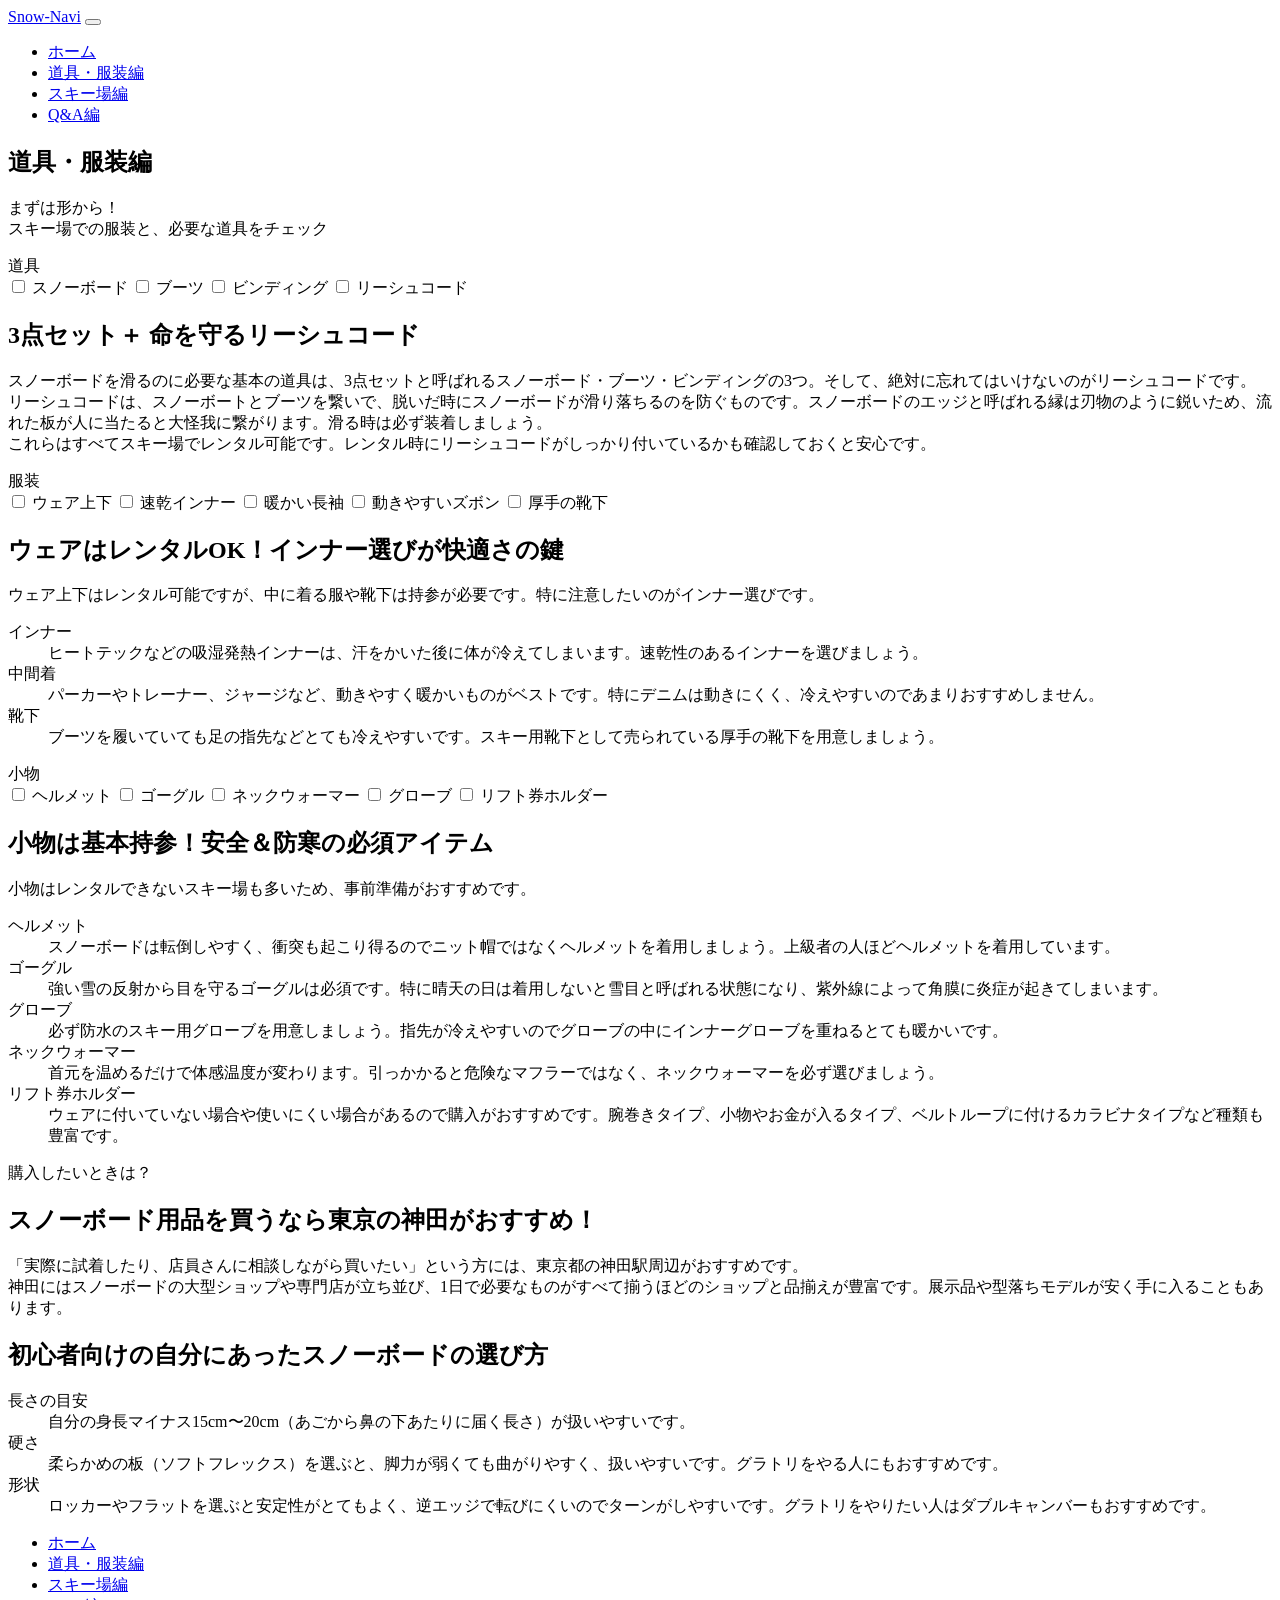
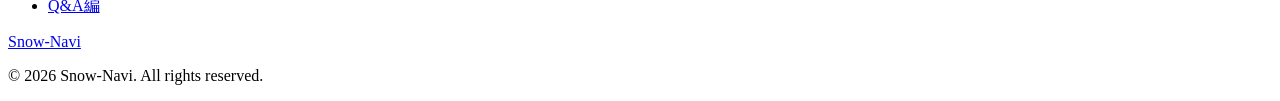
==== gear.html @ 31457dcc "Add files via upload" ====
<!DOCTYPE html>
<html lang="ja">

<head>
    <meta name="viewport" content="width=device-width, initial-scale=1.0" />
    <meta charset="utf-8" />
    <title>道具・服装編 | Snow-Navi</title>
    <link rel="icon" href="/favicon.ico" sizes="any" />
    <link rel="stylesheet" href="../css/reset.css">
    <link rel="stylesheet" href="../css/style.css">
</head>

<body>
    <!-- Header -->
    <header class="header">
        <a href="/index.html" class="header__logo">Snow-Navi</a>

        <button class="hamburger-menu" id="js-hamburger" aria-label="メニューを開く" aria-expanded="false">
            <span class="hamburger-menu__line"></span>
            <span class="hamburger-menu__line"></span>
            <span class="hamburger-menu__line"></span>
        </button>

        <nav class="sp-nav" id="js-sp-nav" aria-hidden="true">
            <ul class="sp-nav__list">
                <li class="sp-nav__item"><a href="/index.html" class="sp-nav__link">ホーム</a></li>
                <!-- gear に is-current -->
                <li class="sp-nav__item"><a href="./gear.html" class="sp-nav__link is-current">道具・服装編</a></li>
                <li class="sp-nav__item"><a href="./ski.html" class="sp-nav__link">スキー場編</a></li>
                <li class="sp-nav__item"><a href="./qa.html" class="sp-nav__link">Q&A編</a></li>
            </ul>
        </nav>
    </header>

    <div class="container">

        <!-- Main Content -->
        <main class="main-content">

            <!-- Page Title -->
            <section class="page-title">
                <h1 class="page-title__main">道具・服装編</h1>
                <p class="page-title__sub">まずは形から！<br>スキー場での服装と、必要な道具をチェック</p>
            </section>

            <!-- Category 01: 道具 -->
            <section class="gear-section">
                <div class="gear-section__badge">
                    <span class="gear-section__badge-bg"></span>
                    <span class="gear-section__badge-text">道具</span>
                </div>

                <div class="gear-section__content">
                    <div class="gear-checklist">
                        <label class="gear-checklist__item"><input type="checkbox"> スノーボード</label>
                        <label class="gear-checklist__item"><input type="checkbox"> ブーツ</label>
                        <label class="gear-checklist__item"><input type="checkbox"> ビンディング</label>
                        <label class="gear-checklist__item"><input type="checkbox"> リーシュコード</label>
                    </div>

                    <div class="gear-detail">
                        <h2 class="gear-detail__title">3点セット＋ 命を守るリーシュコード</h2>
                        <p class="gear-detail__text">
                            スノーボードを滑るのに必要な基本の道具は、3点セットと呼ばれるスノーボード・ブーツ・ビンディングの3つ。そして、絶対に忘れてはいけないのがリーシュコードです。<br>
                            リーシュコードは、スノーボートとブーツを繋いで、脱いだ時にスノーボードが滑り落ちるのを防ぐものです。スノーボードのエッジと呼ばれる縁は刃物のように鋭いため、流れた板が人に当たると大怪我に繋がります。滑る時は必ず装着しましょう。<br>
                            これらはすべてスキー場でレンタル可能です。レンタル時にリーシュコードがしっかり付いているかも確認しておくと安心です。
                        </p>
                    </div>
                </div>
            </section>

            <!-- Category 02: 服装 -->
            <section class="gear-section">
                <div class="gear-section__badge">
                    <span class="gear-section__badge-bg"></span>
                    <span class="gear-section__badge-text">服装</span>
                </div>

                <div class="gear-section__content">
                    <div class="gear-checklist">
                        <label class="gear-checklist__item"><input type="checkbox"> ウェア上下</label>
                        <label class="gear-checklist__item"><input type="checkbox"> 速乾インナー</label>
                        <label class="gear-checklist__item"><input type="checkbox"> 暖かい長袖</label>
                        <label class="gear-checklist__item"><input type="checkbox"> 動きやすいズボン</label>
                        <label class="gear-checklist__item"><input type="checkbox"> 厚手の靴下</label>
                    </div>

                    <div class="gear-detail">
                        <h2 class="gear-detail__title">ウェアはレンタルOK！インナー選びが快適さの鍵</h2>
                        <div class="gear-detail__text">
                            ウェア上下はレンタル可能ですが、中に着る服や靴下は持参が必要です。特に注意したいのがインナー選びです。<br>
                            <dl class="gear-detail__list">
                                <dt>インナー</dt>
                                <dd>ヒートテックなどの吸湿発熱インナーは、汗をかいた後に体が冷えてしまいます。速乾性のあるインナーを選びましょう。</dd>
                                <dt>中間着</dt>
                                <dd>パーカーやトレーナー、ジャージなど、動きやすく暖かいものがベストです。特にデニムは動きにくく、冷えやすいのであまりおすすめしません。</dd>
                                <dt>靴下</dt>
                                <dd>ブーツを履いていても足の指先などとても冷えやすいです。スキー用靴下として売られている厚手の靴下を用意しましょう。</dd>
                            </dl>
                        </div>
                    </div>
                </div>
            </section>

            <!-- Category 03: 小物 -->
            <section class="gear-section">
                <div class="gear-section__badge">
                    <span class="gear-section__badge-bg"></span>
                    <span class="gear-section__badge-text">小物</span>
                </div>

                <div class="gear-section__content">
                    <div class="gear-checklist">
                        <label class="gear-checklist__item"><input type="checkbox"> ヘルメット</label>
                        <label class="gear-checklist__item"><input type="checkbox"> ゴーグル</label>
                        <label class="gear-checklist__item"><input type="checkbox"> ネックウォーマー</label>
                        <label class="gear-checklist__item"><input type="checkbox"> グローブ</label>
                        <label class="gear-checklist__item"><input type="checkbox"> リフト券ホルダー</label>
                    </div>

                    <div class="gear-detail">
                        <h2 class="gear-detail__title">小物は基本持参！安全＆防寒の必須アイテム</h2>
                        <div class="gear-detail__text">
                            小物はレンタルできないスキー場も多いため、事前準備がおすすめです。<br>
                            <dl class="gear-detail__list">
                                <dt>ヘルメット</dt>
                                <dd>スノーボードは転倒しやすく、衝突も起こり得るのでニット帽ではなくヘルメットを着用しましょう。上級者の人ほどヘルメットを着用しています。</dd>
                                <dt>ゴーグル</dt>
                                <dd>強い雪の反射から目を守るゴーグルは必須です。特に晴天の日は着用しないと雪目と呼ばれる状態になり、紫外線によって角膜に炎症が起きてしまいます。</dd>
                                <dt>グローブ</dt>
                                <dd>必ず防水のスキー用グローブを用意しましょう。指先が冷えやすいのでグローブの中にインナーグローブを重ねるとても暖かいです。</dd>
                                <dt>ネックウォーマー</dt>
                                <dd>首元を温めるだけで体感温度が変わります。引っかかると危険なマフラーではなく、ネックウォーマーを必ず選びましょう。</dd>
                                <dt>リフト券ホルダー</dt>
                                <dd>ウェアに付いていない場合や使いにくい場合があるので購入がおすすめです。腕巻きタイプ、小物やお金が入るタイプ、ベルトループに付けるカラビナタイプなど種類も豊富です。
                                </dd>
                            </dl>
                        </div>
                    </div>
                </div>
            </section>

            <!-- Category 04: 購入ガイド -->
            <section class="gear-section gear-section--guide">
                <div class="gear-section__badge">
                    <span class="gear-section__badge-bg"></span>
                    <span class="gear-section__badge-text">購入したいときは？</span>
                </div>

                <div class="gear-detail_top">
                    <h2 class="gear-detail__title">スノーボード用品を買うなら東京の神田がおすすめ！</h2>
                    <p class="gear-detail__text">
                        「実際に試着したり、店員さんに相談しながら買いたい」という方には、東京都の神田駅周辺がおすすめです。<br>
                        神田にはスノーボードの大型ショップや専門店が立ち並び、1日で必要なものがすべて揃うほどのショップと品揃えが豊富です。展示品や型落ちモデルが安く手に入ることもあります。
                    </p>
                </div>

                <div class="gear-detail_down">
                    <h2 class="gear-detail__title">初心者向けの自分にあったスノーボードの選び方</h2>
                    <dl class="gear-detail__list">
                        <dt>長さの目安</dt>
                        <dd>自分の身長マイナス15cm〜20cm（あごから鼻の下あたりに届く長さ）が扱いやすいです。</dd>
                        <dt>硬さ</dt>
                        <dd>柔らかめの板（ソフトフレックス）を選ぶと、脚力が弱くても曲がりやすく、扱いやすいです。グラトリをやる人にもおすすめです。</dd>
                        <dt>形状</dt>
                        <dd>ロッカーやフラットを選ぶと安定性がとてもよく、逆エッジで転びにくいのでターンがしやすいです。グラトリをやりたい人はダブルキャンバーもおすすめです。</dd>
                    </dl>
                </div>
            </section>

        </main>



    </div>

    <!-- Footer -->
    <footer class="footer">
        <nav class="footer-nav">
            <ul class="footer-nav__list">
                <li class="footer-nav__item"><a href="/index.html" class="footer-nav__link">ホーム</a></li>
                <!-- gear に is-current -->
                <li class="footer-nav__item"><a href="./gear.html" class="footer-nav__link is-current">道具・服装編</a></li>
                <li class="footer-nav__item"><a href="./ski.html" class="footer-nav__link">スキー場編</a></li>
                <li class="footer-nav__item"><a href="./qa.html" class="footer-nav__link">Q&A編</a></li>
            </ul>
        </nav>
        <a href="/index.html" class="footer__logo">Snow-Navi</a>
        <p class="footer__copyright">&copy; 2026 Snow-Navi. All rights reserved.</p>
    </footer>
    <script src="../js/main.js" defer></script>
</body>

</html>
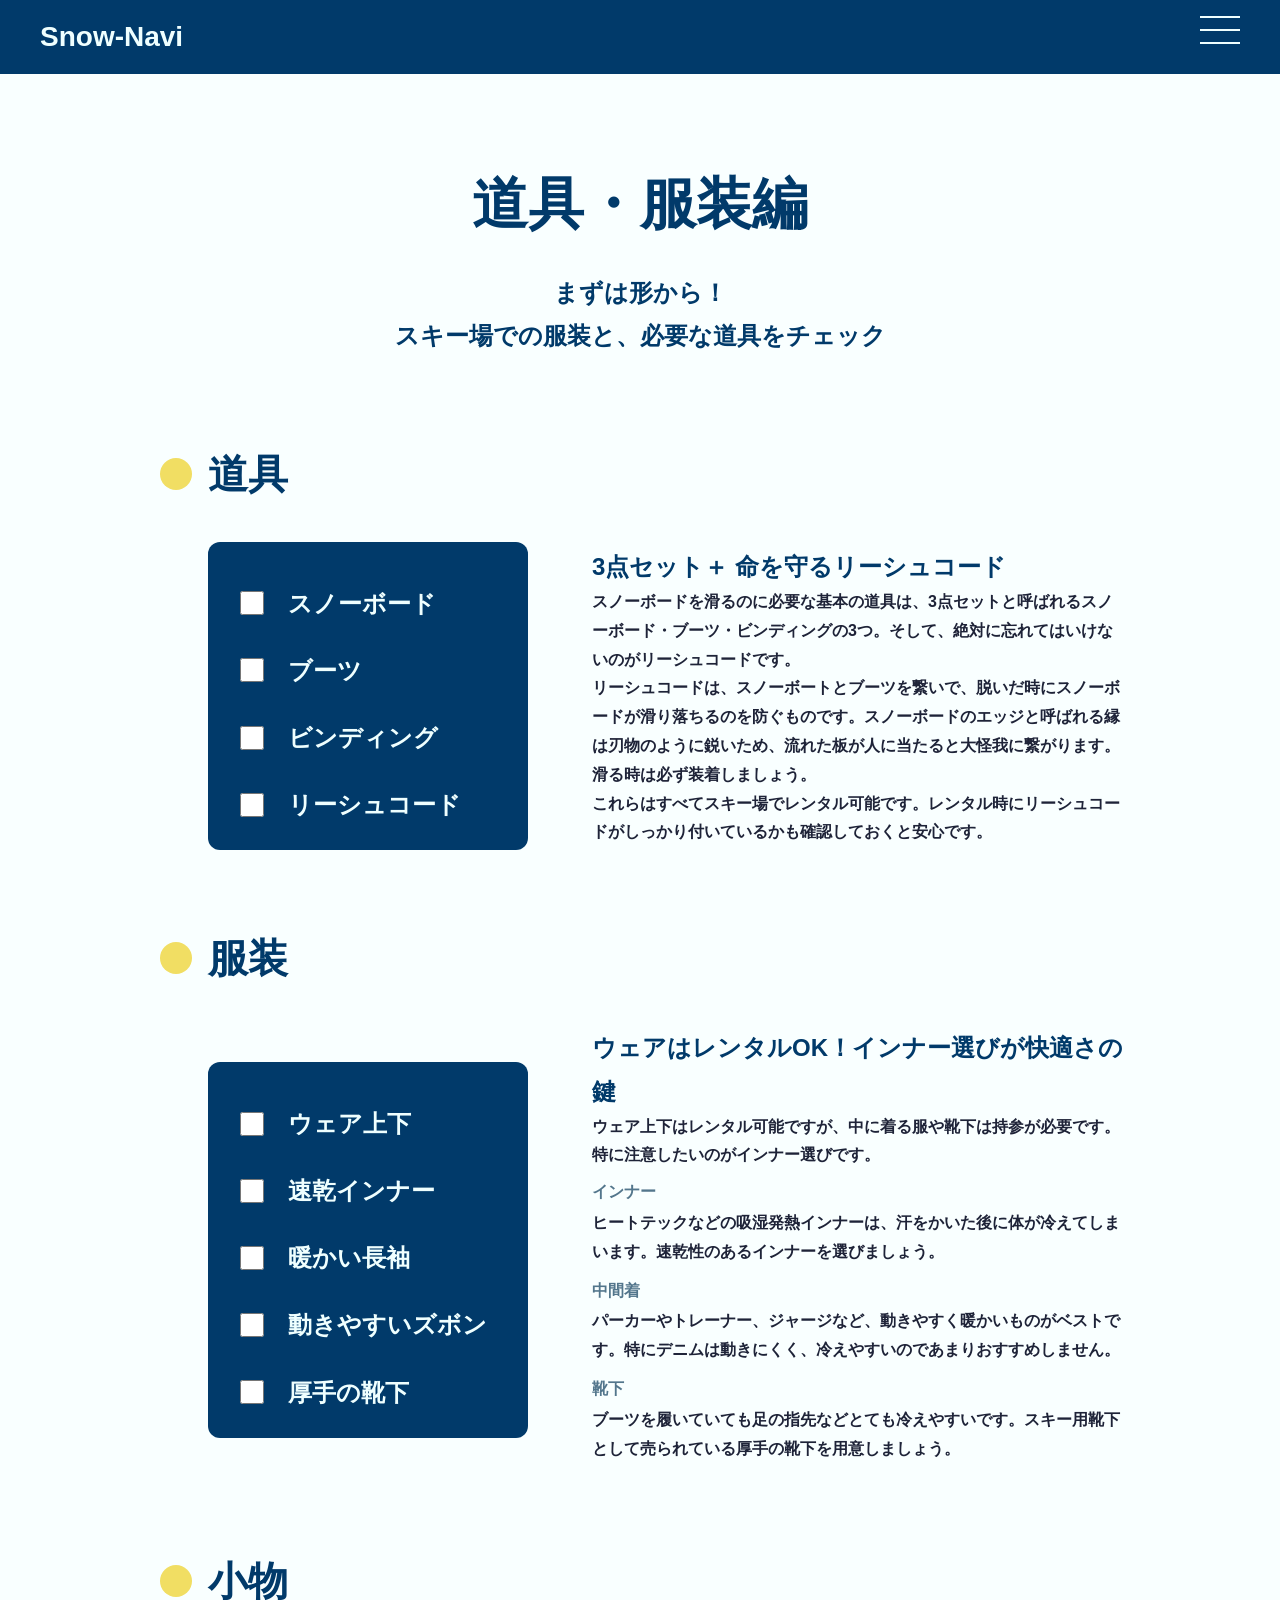
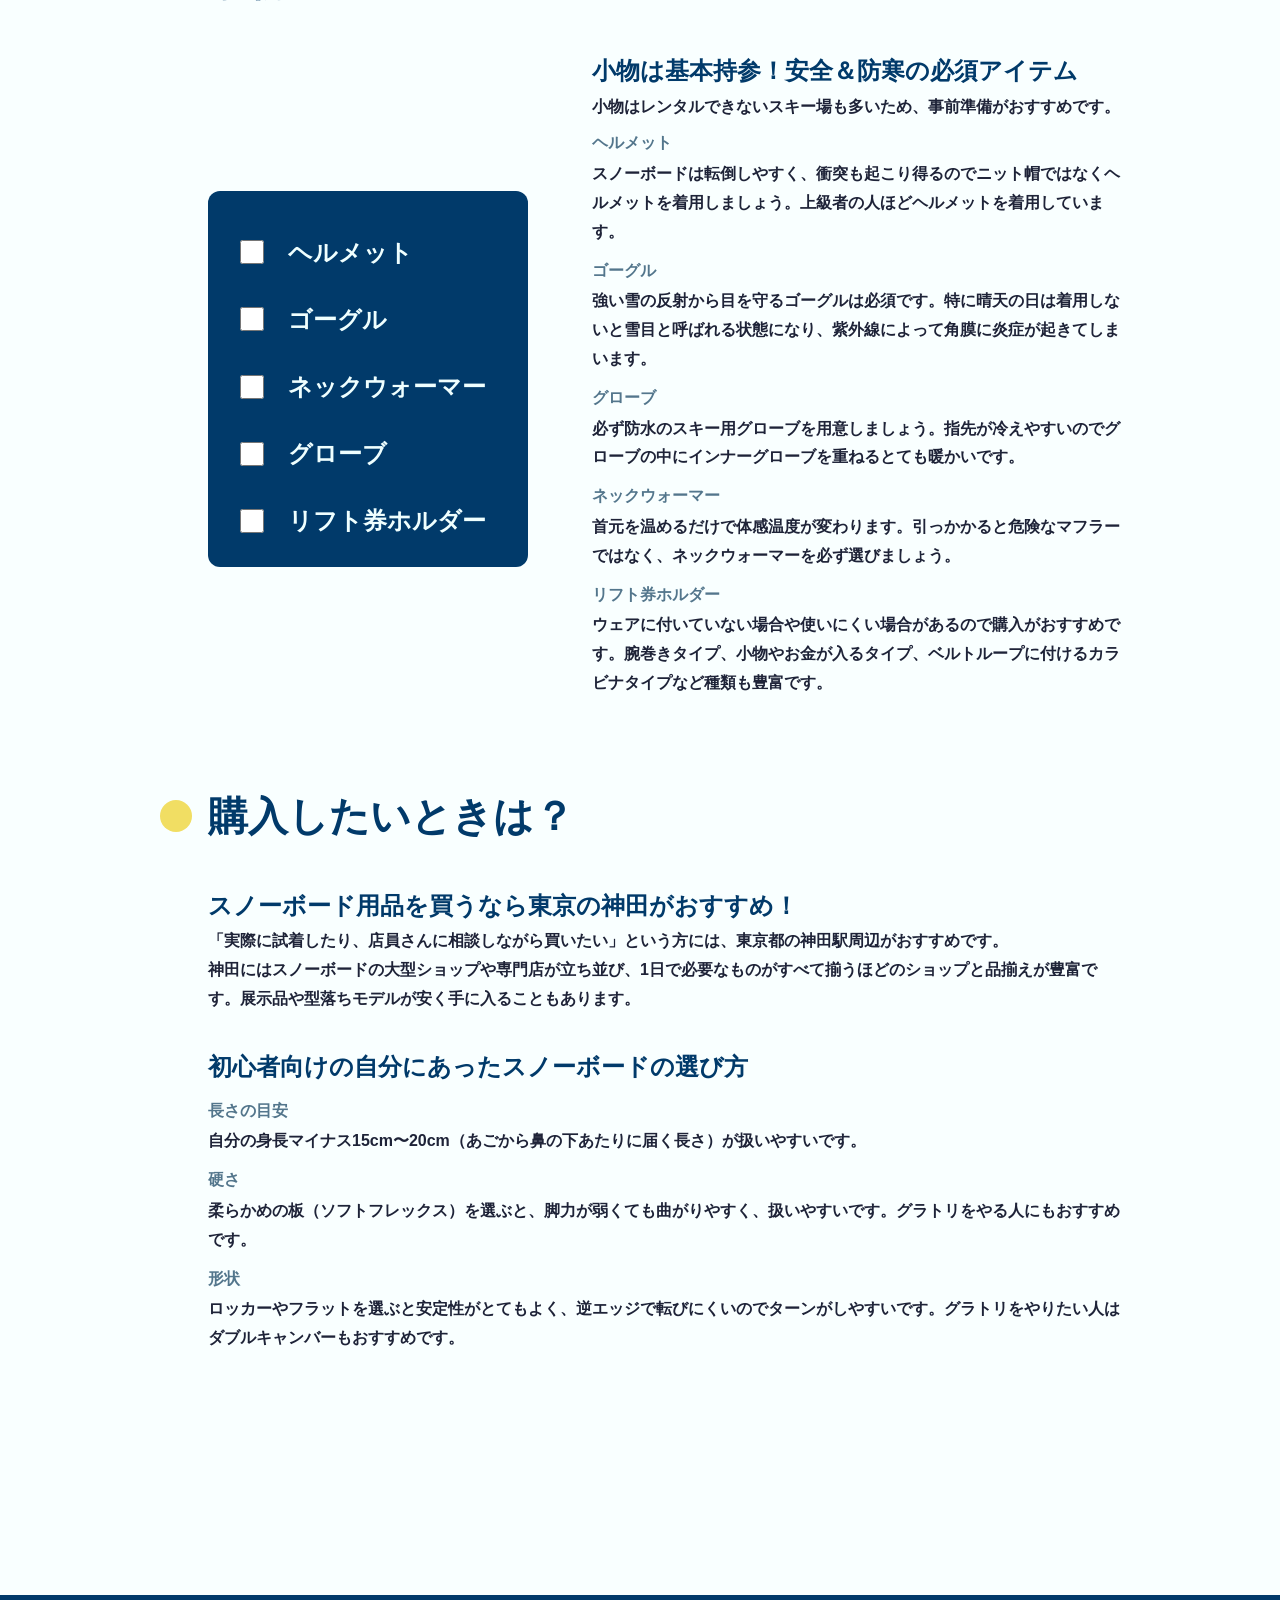
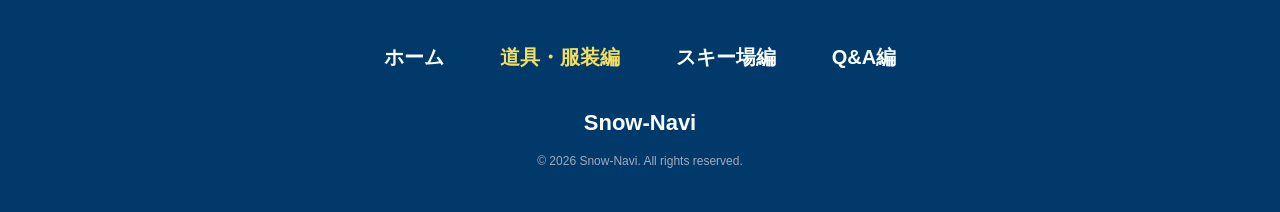
==== commit dc23633b: "Add files via upload" ====
--- a/gear.html
+++ b/gear.html
@@ -6,8 +6,8 @@
     <meta charset="utf-8" />
     <title>道具・服装編 | Snow-Navi</title>
     <link rel="icon" href="/favicon.ico" sizes="any" />
-    <link rel="stylesheet" href="../css/reset.css">
-    <link rel="stylesheet" href="../css/style.css">
+    <link rel="stylesheet" href="/reset.css">
+    <link rel="stylesheet" href="/style.css">
 </head>
 
 <body>
@@ -25,9 +25,9 @@
             <ul class="sp-nav__list">
                 <li class="sp-nav__item"><a href="/index.html" class="sp-nav__link">ホーム</a></li>
                 <!-- gear に is-current -->
-                <li class="sp-nav__item"><a href="./gear.html" class="sp-nav__link is-current">道具・服装編</a></li>
-                <li class="sp-nav__item"><a href="./ski.html" class="sp-nav__link">スキー場編</a></li>
-                <li class="sp-nav__item"><a href="./qa.html" class="sp-nav__link">Q&A編</a></li>
+                <li class="sp-nav__item"><a href="/gear.html" class="sp-nav__link is-current">道具・服装編</a></li>
+                <li class="sp-nav__item"><a href="/ski.html" class="sp-nav__link">スキー場編</a></li>
+                <li class="sp-nav__item"><a href="/qa.html" class="sp-nav__link">Q&A編</a></li>
             </ul>
         </nav>
     </header>
@@ -180,15 +180,15 @@
             <ul class="footer-nav__list">
                 <li class="footer-nav__item"><a href="/index.html" class="footer-nav__link">ホーム</a></li>
                 <!-- gear に is-current -->
-                <li class="footer-nav__item"><a href="./gear.html" class="footer-nav__link is-current">道具・服装編</a></li>
-                <li class="footer-nav__item"><a href="./ski.html" class="footer-nav__link">スキー場編</a></li>
-                <li class="footer-nav__item"><a href="./qa.html" class="footer-nav__link">Q&A編</a></li>
+                <li class="footer-nav__item"><a href="/gear.html" class="footer-nav__link is-current">道具・服装編</a></li>
+                <li class="footer-nav__item"><a href="/ski.html" class="footer-nav__link">スキー場編</a></li>
+                <li class="footer-nav__item"><a href="/qa.html" class="footer-nav__link">Q&A編</a></li>
             </ul>
         </nav>
         <a href="/index.html" class="footer__logo">Snow-Navi</a>
         <p class="footer__copyright">&copy; 2026 Snow-Navi. All rights reserved.</p>
     </footer>
-    <script src="../js/main.js" defer></script>
+    <script src="/js/main.js" defer></script>
 </body>
 
 </html>
--- a/style.css
+++ b/style.css
@@ -0,0 +1,1523 @@
+@charset "utf-8";
+
+/* ========================= 変数定義  カラー　=========================*/
+:root {
+    --base-color: #EFFFFF;
+    --main-color: #013A6A;
+    --accent-color: #F1DE63;
+    --black-color: #1E2338;
+    --white-color: #F9FFFF;
+    --shadow-color: #53768C;
+
+}
+
+/* ========================= 全体レイアウト  ============================= */
+*,
+*::before,
+*::after {
+    box-sizing: border-box;
+}
+
+html {
+    scroll-behavior: smooth;
+    width: 100%;
+    overflow-x: hidden;
+}
+
+body {
+    background-color: var(--white-color);
+    color: var(--black-color);
+    width: 100%;
+    margin: 0;
+    padding: 0;
+    position: relative;
+    font-family: "Noto Sans JP", sans-serif;
+    line-height: 1.8;
+    overflow-x: hidden;
+}
+
+.container {
+    max-width: 1200px;
+    width: calc(100% - 160px);
+    margin: 0 auto;
+    box-sizing: border-box;
+}
+
+/* ========================= ヘッダー & ドロワーナビ ============================== */
+.header {
+    position: relative;
+    top: 0;
+    display: flex;
+    width: 100%;
+    align-items: center;
+    justify-content: space-between;
+    padding: 12px 40px;
+    background-color: var(--main-color);
+    box-sizing: border-box;
+    z-index: 1000;
+}
+
+.header__logo {
+    font-size: 28px;
+    font-weight: bold;
+    color: var(--base-color);
+    text-decoration: none;
+    z-index: 1002;
+}
+
+.hamburger-menu {
+    position: fixed;
+    top: 16px;
+    right: 40px;
+    display: flex;
+    flex-direction: column;
+    justify-content: space-between;
+    width: 40px;
+    height: 28px;
+    background: transparent;
+    border: none;
+    cursor: pointer;
+    padding: 0;
+    z-index: 1010;
+}
+
+.hamburger-menu__line {
+    display: block;
+    width: 100%;
+    height: 2px;
+    background-color: var(--base-color);
+    transition: transform 0.3s ease, opacity 0.3s ease, background-color 0.3s ease;
+}
+
+/* スクロールしてヘッダーから外れたとき：--main-color（紺色）に変化 */
+.hamburger-menu.is-scrolled .hamburger-menu__line {
+    background-color: var(--main-color);
+}
+
+/* メニューが開いているとき（is-active）：スクロール状態に関わらず --base-color に戻す */
+.hamburger-menu.is-active .hamburger-menu__line {
+    background-color: var(--base-color) !important;
+}
+
+.hamburger-menu.is-active .hamburger-menu__line:nth-child(1) {
+    transform: translateY(13px) rotate(45deg);
+}
+
+.hamburger-menu.is-active .hamburger-menu__line:nth-child(2) {
+    opacity: 0;
+}
+
+.hamburger-menu.is-active .hamburger-menu__line:nth-child(3) {
+    transform: translateY(-13px) rotate(-45deg);
+}
+
+/* ドロワーナビ */
+.sp-nav {
+    position: fixed;
+    top: 0;
+    right: -100%;
+    width: 400px;
+    height: 100vh;
+    background-color: var(--main-color);
+    padding: 100px 80px 40px 80px;
+    box-sizing: border-box;
+    transition: right 0.3s ease;
+    z-index: 1005;
+}
+
+.sp-nav.is-open {
+    right: 0;
+}
+
+.sp-nav__list {
+    list-style: none;
+    padding: 0;
+    margin: 0;
+}
+
+.sp-nav__link {
+    position: relative;
+    display: inline-block;
+    padding: 12px 0;
+    color: var(--base-color);
+    text-decoration: none;
+    font-weight: bold;
+    font-size: 20px;
+    transition: color 0.3s ease;
+}
+
+.sp-nav__link::after {
+    content: '';
+    position: absolute;
+    bottom: 4px;
+    left: 0;
+    width: 0;
+    height: 3px;
+    background-color: var(--base-color);
+    transition: width 0.3s ease;
+    border-radius: 2px;
+}
+
+.sp-nav__link:hover::after {
+    width: 100%;
+}
+
+.sp-nav__link:hover {
+    color: var(--base-color);
+}
+
+.sp-nav__link.is-current {
+    color: var(--accent-color);
+}
+
+.sp-nav__link.is-current:hover {
+    color: var(--accent-color);
+}
+
+/* ======================= 共通パーツ（見出し・ボタン・カード）============================ */
+.main-content {
+    width: 100%;
+    max-width: 1440px;
+    margin: 0 auto;
+    padding: 40px 0;
+}
+
+/* ページタイトル */
+.page-title {
+    margin: 40px 0 80px 0;
+    display: flex;
+    flex-direction: column;
+    align-items: center;
+    text-align: center;
+}
+
+.page-title__main {
+    font-size: 56px;
+    font-weight: bold;
+    margin: 0 0 16px 0;
+    line-height: 1.8;
+    color: var(--main-color);
+}
+
+.page-title__sub {
+    font-size: 24px;
+    font-weight: bold;
+    margin: 0;
+    color: var(--main-color);
+}
+
+/* セクション構造 */
+.section {
+    width: calc(100% - 160px);
+    margin: 120px auto 0;
+    display: flex;
+    flex-direction: column;
+}
+
+.section__header {
+    display: flex;
+    align-items: center;
+    gap: 32px;
+}
+
+.section-number {
+    position: relative;
+    width: 80px;
+    height: 80px;
+    flex-shrink: 0;
+}
+
+.section-number__bg {
+    width: 80px;
+    height: 80px;
+    background-color: var(--accent-color);
+    border-radius: 50%;
+    position: absolute;
+    top: 0;
+    left: 0;
+}
+
+.section-number__text {
+    position: absolute;
+    top: 50%;
+    left: 50%;
+    transform: translate(-50%, -50%);
+    font-weight: bold;
+    color: var(--main-color);
+    font-size: 40px;
+    line-height: 1;
+}
+
+.section__title {
+    font-size: 40px;
+    font-weight: bold;
+    color: var(--main-color);
+    margin: 0;
+}
+
+.section__description {
+    margin-top: 8px;
+    margin-left: 112px;
+    font-size: 24px;
+    line-height: 1.8;
+    font-weight: bold;
+    color: var(--main-color);
+}
+
+/* 共通ボタンリンク */
+.btn-link {
+    display: inline-flex;
+    align-items: center;
+    justify-content: center;
+    margin: 80px auto 0;
+    padding: 4px 32px;
+    background-color: var(--base-color);
+    border: 2px solid var(--main-color);
+    border-radius: 12px;
+    text-decoration: none;
+    transition: all 0.3s ease;
+}
+
+.btn-link__text {
+    font-size: 24px;
+    font-weight: bold;
+    color: var(--main-color);
+    transition: color 0.3s ease;
+}
+
+.btn-link::after {
+    content: "";
+    display: inline-block;
+    width: 12px;
+    height: 12px;
+    border-top: 3px solid var(--main-color);
+    border-right: 3px solid var(--main-color);
+    transform: rotate(45deg);
+    margin-left: 16px;
+    transition: border-color 0.3s ease;
+}
+
+
+.btn-link:hover {
+    background-color: var(--main-color);
+}
+
+.btn-link:hover .btn-link__text {
+    color: var(--base-color);
+}
+
+.btn-link:hover::after {
+    border-color: var(--base-color);
+}
+
+/* ===================　ホーム =========================== */
+.top {
+    width: 100%;
+}
+
+.top__catchphrase {
+    position: relative;
+    width: 100%;
+    aspect-ratio: 2 / 1;
+    overflow: hidden;
+}
+
+.top__bg-image {
+    position: absolute;
+    top: 0;
+    left: 0;
+    width: 100%;
+    height: 100%;
+    object-fit: cover;
+    z-index: 1;
+}
+
+.top__title {
+    position: absolute;
+    top: 50%;
+    left: 10%;
+    transform: translateY(-50%);
+    font-size: 56px;
+    line-height: 1.8;
+    font-weight: bold;
+    color: var(--main-color);
+    text-shadow: 0 2px 8px rgba(0, 0, 0, 0.4);
+    margin: 0;
+    z-index: 2;
+}
+
+/* 吹き出し */
+.top__balloons {
+    display: flex;
+    flex-direction: column;
+    gap: 0px;
+    width: calc(100% - 160px);
+    margin: 80px auto 0;
+    padding: 0 80px;
+}
+
+.speech-balloon {
+    position: relative;
+    display: block;
+    padding: 20px 32px;
+    background-color: var(--main-color);
+    border-radius: 20px;
+    width: fit-content;
+    max-width: 80%;
+}
+
+.speech-balloon__text {
+    margin: 0;
+    font-size: 20px;
+    line-height: 1.6;
+    font-weight: bold;
+    color: var(--base-color);
+    word-break: break-word;
+}
+
+.speech-balloon::after {
+    content: "";
+    position: absolute;
+    bottom: -10px;
+    border: 20px solid transparent;
+}
+
+.speech-balloon--left {
+    align-self: flex-start;
+}
+
+.speech-balloon--left::after {
+    left: -16px;
+    border-right-color: var(--main-color);
+    transform: rotate(-135deg);
+}
+
+.speech-balloon--right {
+    align-self: flex-end;
+}
+
+.speech-balloon--right::after {
+    right: -16px;
+    border-left-color: var(--main-color);
+    transform: rotate(135deg);
+}
+
+.top__balloons .speech-balloon:nth-child(1) {
+    align-self: flex-start;
+    margin-left: 14%;
+}
+
+.top__balloons .speech-balloon:nth-child(2) {
+    margin-right: 10%;
+    margin-top: 64px;
+}
+
+.top__balloons .speech-balloon:nth-child(3) {
+    align-self: flex-start;
+    margin-left: 10%;
+    margin-top: 24px;
+}
+
+/* リード文 */
+.top__lead {
+    display: flex;
+    flex-direction: column;
+    align-items: center;
+    gap: 16px;
+    width: calc(100% - 160px);
+    margin: 80px auto;
+    text-align: center;
+}
+
+.top__lead-main {
+    font-weight: bold;
+    color: var(--main-color);
+    font-size: 48px;
+    line-height: 1.8;
+    margin: 0;
+    word-break: keep-all;
+    overflow-wrap: break-word;
+}
+
+.top__lead-sub {
+    font-weight: bold;
+    color: var(--main-color);
+    font-size: 32px;
+    line-height: 1.8;
+    margin: 0;
+}
+
+.br-550 {
+    display: none;
+}
+
+/* ---------------------------------セクション01: 道具・服装（トップページ用） --------------------------------- */
+.top-gear-categories {
+    display: flex;
+    justify-content: center;
+    gap: 32px;
+    margin: 80px 0 0 0;
+    flex-wrap: wrap;
+    /* レスポンシブ対応：画面幅に合わせて折り返し */
+}
+
+/* カード本体 */
+.top-gear-card {
+    position: relative;
+    flex: 1 1 320px;
+    max-width: 360px;
+    background-color: var(--main-color);
+    border-radius: 12px;
+    box-sizing: border-box;
+    padding-top: 40px;
+    display: flex;
+    flex-direction: column;
+}
+
+/* カード小見出し */
+.top-gear-card__title {
+    display: flex;
+    align-items: center;
+    justify-content: center;
+    padding: 2px 24px;
+    position: absolute;
+    top: -40px;
+    left: 50%;
+    transform: translateX(-50%);
+    background-color: var(--base-color);
+    border-radius: 12px;
+    font-size: 32px;
+    font-weight: bold;
+    color: var(--main-color);
+    white-space: nowrap;
+}
+
+/* リスト全体の枠組み（共通設定） */
+.top-gear-card__list {
+    display: flex;
+    flex-direction: column;
+    gap: 16px;
+    padding: 0;
+    list-style: none;
+}
+
+/* 1番目のカード（道具）のマージン */
+.top-gear-card:nth-child(1) .top-gear-card__list {
+    margin: 16px 64px 91px 40px;
+}
+
+/* 2番目（服装）・3番目（小物）のカードのマージン */
+.top-gear-card:nth-child(2) .top-gear-card__list,
+.top-gear-card:nth-child(3) .top-gear-card__list {
+    margin: 16px 40px 40px 40px;
+}
+
+/* ---リスト内部・チェックボックス--- */
+.top-gear-card__list-item {
+    margin: 0;
+    padding: 0;
+}
+
+/* 1行分のチェックボックス＋ラベルエリア */
+.top-gear-card__item {
+    display: flex;
+    align-items: center;
+    gap: 24px;
+    /* チェックボックスとテキストの間隔 */
+    font-size: 24px;
+    font-weight: bold;
+    color: var(--base-color);
+    cursor: pointer;
+}
+
+/* チェックボックス本体の設定 */
+.top-gear-card__item input[type="checkbox"] {
+    width: 24px;
+    height: 24px;
+    margin: 0;
+    cursor: pointer;
+    flex-shrink: 0;
+    /* テキスト長で枠が潰れるのを防止 */
+}
+
+
+/* ------------------------------セクション02: スキー場（トップページ用） ------------------------------ */
+.top-resort-list {
+    display: flex;
+    flex-direction: column;
+    align-items: center;
+    /* カードを中央寄せ */
+    gap: 40px;
+    margin-top: 40px;
+    width: 100%;
+}
+
+.top-resort-card {
+    display: flex;
+    flex-direction: column;
+    gap: 32px;
+    padding: 40px 56px;
+    background-color: var(--base-color);
+    /* 背景色ボックス */
+    border-radius: 12px;
+    box-sizing: border-box;
+    width: 85%;
+    /* 親要素に合わせて可変 */
+}
+
+.top-resort-card__title {
+    font-size: 32px;
+    font-weight: bold;
+    color: var(--main-color);
+    margin: 0;
+}
+
+/* スキー場名の下に入る「文章＋画像」の横並びコンテナ */
+.top-resort-card__body {
+    display: flex;
+    align-items: center;
+    justify-content: space-between;
+    gap: 40px;
+    width: 100%;
+}
+
+.top-resort-card__info {
+    display: flex;
+    flex-direction: column;
+    gap: 24px;
+    flex: 1;
+    min-width: 0;
+    margin: 0;
+}
+
+.top-resort-card__info-group {
+    display: flex;
+    flex-direction: column;
+    gap: 4px;
+    font-size: 20px;
+    font-weight: bold;
+    color: var(--black-color);
+}
+
+.top-resort-card__info-group dt {
+    font-size: 18px;
+    color: var(--shadow-color);
+    margin: 0;
+}
+
+.top-resort-card__info-group dd {
+    font-size: 20px;
+    margin: 0;
+    word-break: break-word;
+}
+
+/* 画像エリア（可変対応） */
+.top-resort-card__image-wrapper {
+    width: 45%;
+    max-width: 480px;
+    aspect-ratio: 1.6;
+    background-color: #fff;
+    /* カード背景と同化しないよう白背景に調整 */
+    border-radius: 10px;
+    overflow: hidden;
+    flex-shrink: 0;
+}
+
+.top-resort-card__image {
+    width: 100%;
+    height: 100%;
+    object-fit: cover;
+}
+
+
+
+/* =======================　道具・服装編 ========================== */
+.gear-categories {
+    display: flex;
+    justify-content: center;
+    gap: 32px;
+    margin: 80px 0 0 0;
+    flex-wrap: wrap;
+}
+
+.gear-card {
+    position: relative;
+    flex: 1 1 320px;
+    max-width: 360px;
+    background-color: var(--main-color);
+    border-radius: 12px;
+    padding-top: 40px;
+    display: flex;
+    flex-direction: column;
+}
+
+.gear-card__title {
+    display: flex;
+    align-items: center;
+    justify-content: center;
+    padding: 2px 24px;
+    position: absolute;
+    top: -40px;
+    left: 50%;
+    transform: translateX(-50%);
+    background-color: var(--main-color);
+    /* border: 2px solid var(--main-color); */
+    border-radius: 12px;
+    font-size: 32px;
+    font-weight: bold;
+    color: var(--base-color);
+    white-space: nowrap;
+}
+
+.gear-card__list {
+    display: flex;
+    flex-direction: column;
+    gap: 16px;
+    padding: 0;
+    list-style: none;
+}
+
+.gear-card:nth-child(1) .gear-card__list {
+    margin: 16px 64px 91px 40px;
+}
+
+.gear-card:nth-child(2) .gear-card__list,
+.gear-card:nth-child(3) .gear-card__list {
+    margin: 16px 40px 40px 40px;
+}
+
+.gear-card__item {
+    display: flex;
+    align-items: center;
+    gap: 24px;
+    font-size: 24px;
+    font-weight: bold;
+    color: var(--base-color);
+    cursor: pointer;
+}
+
+.gear-card__item input[type="checkbox"] {
+    width: 24px;
+    height: 24px;
+    margin: 0;
+    cursor: pointer;
+    flex-shrink: 0;
+    accent-color: var(--accent-color);
+}
+
+.gear-section {
+    display: flex;
+    flex-direction: column;
+    gap: 32px;
+    margin-bottom: 72px;
+    width: calc(100% - 160px);
+    margin-left: auto;
+    margin-right: auto;
+}
+
+.gear-section__badge {
+    display: flex;
+    align-items: center;
+    gap: 16px;
+}
+
+.gear-section__badge-bg {
+    width: 32px;
+    height: 32px;
+    background-color: var(--accent-color);
+    border-radius: 50%;
+    flex-shrink: 0;
+}
+
+.gear-section__badge-text {
+    font-size: 40px;
+    font-weight: bold;
+    color: var(--main-color);
+}
+
+.gear-section__content {
+    display: flex;
+    flex-direction: row;
+    align-items: center;
+    gap: 64px;
+    width: calc(100% - 40px);
+    margin-left: 48px;
+}
+
+.gear-checklist {
+    display: flex;
+    flex-direction: column;
+    gap: 24px;
+    padding: 40px 32px 24px 32px;
+    background-color: var(--main-color);
+    border-radius: 12px;
+    width: 320px;
+    flex-shrink: 0;
+}
+
+.gear-checklist__item {
+    display: flex;
+    align-items: center;
+    gap: 24px;
+    font-size: 24px;
+    font-weight: bold;
+    color: var(--base-color);
+    cursor: pointer;
+}
+
+.gear-checklist__item input[type="checkbox"] {
+    width: 24px;
+    height: 24px;
+    margin: 0;
+    cursor: pointer;
+    accent-color: var(--accent-color);
+}
+
+.gear-detail {
+    flex: 1;
+    min-width: 0;
+}
+
+.gear-detail__title {
+    font-size: 24px;
+    font-weight: bold;
+    line-height: 1.8;
+    color: var(--main-color);
+}
+
+.gear-detail__text {
+    font-size: 16px;
+    line-height: 1.8;
+    font-weight: bold;
+    color: var(--black-color);
+    margin: 0;
+}
+
+.gear-detail__list dt {
+    font-size: 16px;
+    font-weight: bold;
+    margin-top: 8px;
+    color: var(--shadow-color);
+}
+
+.gear-detail__list dd {
+    font-size: 16px;
+    line-height: 1.8;
+    margin: 2px 0 10px 0;
+    font-weight: bold;
+    color: var(--black-color);
+}
+
+.gear-detail_top {
+    margin-left: 48px;
+}
+
+.gear-detail_down {
+    margin-left: 48px;
+}
+
+/* ====================== スキー場編 ============================ */
+.resort-section {
+    display: flex;
+    flex-direction: column;
+    gap: 64px;
+    margin-bottom: 80px;
+}
+
+/* スキー場カード全体 */
+.resort-card {
+    display: flex;
+    flex-direction: column;
+    gap: 16px;
+    width: 100%;
+}
+
+/* タイトル＋丸アイコン */
+.resort-card__header {
+    display: flex;
+    align-items: center;
+    gap: 16px;
+}
+
+/* 丸アイコン */
+.resort-card__badge {
+    width: 32px;
+    height: 32px;
+    background-color: var(--accent-color);
+    border-radius: 50%;
+    flex-shrink: 0;
+    display: inline-block;
+}
+
+.resort-card__title {
+    font-size: 40px;
+    font-weight: bold;
+    color: var(--main-color);
+    margin: 0;
+}
+
+/* 説明文とコンテンツのインデント調整 */
+.resort-card__description,
+.resort-card__content {
+    padding-left: 48px;
+}
+
+.resort-card__description {
+    font-size: 20px;
+    font-weight: bold;
+    color: var(--black-color);
+    line-height: 1.8;
+    margin-top: 8px;
+    margin-bottom: 32px;
+}
+
+/* 左：情報 / 右：画像エリア（上下中央揃え） */
+.resort-card__content {
+    display: flex;
+    align-items: center;
+    justify-content: space-between;
+    gap: 40px;
+    width: 100%;
+    margin-right: 60px;
+}
+
+.resort-card__info {
+    display: flex;
+    flex-direction: column;
+    gap: 24px;
+    flex: 1;
+    min-width: 0;
+    margin: 0;
+}
+
+.resort-card__info-group {
+    display: flex;
+    flex-direction: column;
+    color: var(--black-color);
+}
+
+.resort-card__info-group dt {
+    font-size: 24px;
+    font-weight: bold;
+    margin: 0;
+    color: var(--shadow-color);
+}
+
+.resort-card__info-group dd {
+    margin: 0;
+    font-size: 24px;
+    font-weight: bold;
+    line-height: 1.8;
+    word-break: break-word;
+}
+
+/* 初心者コース率の装飾
+.resort-card__info-group:last-child dd::before {
+    content: "------------ ";
+    letter-spacing: -2px;
+    margin-right: 8px;
+    color: #1a1a1a;
+} */
+
+/* 画像プレースホルダー（幅可変対応） */
+.resort-card__image-placeholder {
+    flex: 0 1 440px;
+    width: 100%;
+    aspect-ratio: 1.6;
+    background-color: var(--base-color);
+    border-radius: 12px;
+    flex-shrink: 0;
+    overflow: hidden;
+}
+
+.resort-card__image {
+    width: 100%;
+    height: 100%;
+    object-fit: cover;
+    display: block;
+}
+
+
+/* --------- 雪マジ --------------- */
+.yukimaji-section {
+    display: flex;
+    flex-direction: column;
+    margin-top: 20px;
+    margin-bottom: 80px;
+}
+
+.yukimaji-section__header {
+    display: flex;
+    align-items: center;
+    gap: 16px;
+    margin-bottom: 16px;
+}
+
+.yukimaji-section__badge {
+    width: 32px;
+    height: 32px;
+    background-color: var(--accent-color);
+    border-radius: 50%;
+    flex-shrink: 0;
+    display: inline-block;
+}
+
+.yukimaji-section__title {
+    font-size: 40px;
+    font-weight: bold;
+    color: var(--main-color);
+    margin: 0;
+}
+
+.yukimaji-section__text {
+    font-size: 24px;
+    font-weight: bold;
+    color: var(--main-color);
+    line-height: 1.8;
+    margin: 0 0 24px 48px;
+}
+
+.yukimaji-section__steps {
+    margin-left: 48px;
+}
+
+.yukimaji-section__steps-title {
+    font-size: 24px;
+    font-weight: bold;
+    margin: 0 0 12px 0;
+    color: var(--main-color);
+}
+
+.step-list {
+    display: flex;
+    flex-direction: column;
+    gap: 8px;
+    padding: 0;
+    margin: 0;
+    list-style: none;
+}
+
+.step-list__item {
+    display: flex;
+    flex-direction: column;
+    gap: px;
+}
+
+.step-list__label {
+    font-size: 20px;
+    font-weight: bold;
+    color: var(--shadow-color);
+}
+
+.step-list__text {
+    font-size: 16px;
+    font-weight: bold;
+    color: var(--black-color);
+    margin: 0;
+}
+
+
+
+/* ========================= Q&A編　===================== */
+.qa-section {
+    display: flex;
+    flex-direction: column;
+    gap: 40px;
+    margin-bottom: 120px;
+}
+
+.qa-list {
+    display: flex;
+    flex-direction: column;
+    align-items: center;
+    align-self: center;
+    margin-top: 40px;
+    width: 85%;
+    gap: 40px;
+}
+
+/* 開閉（アコーディオン）UIと静的カードUIの両方に対応 */
+.qa-item,
+.qa-card {
+    display: flex;
+    flex-direction: column;
+    gap: 24px;
+    width: 100%;
+}
+
+.qa-card {
+    border-bottom: 2px solid rgba(11, 19, 43, 0.15);
+    padding-bottom: 60px;
+}
+
+.qa-card:last-child {
+    border-bottom: none;
+}
+
+/* Question Header */
+.qa-item__question,
+.qa-card__question {
+    position: relative;
+    display: flex;
+    align-items: center;
+    gap: 24px;
+    padding: 16px 96px 16px 32px;
+    background-color: var(--main-color);
+    border-radius: 12px;
+    user-select: none;
+}
+
+.qa-item__badge--q,
+.qa-card__badge--q {
+    display: flex;
+    align-items: center;
+    justify-content: center;
+    width: 64px;
+    height: 64px;
+    border-radius: 50%;
+    background-color: var(--accent-color);
+    font-weight: bold;
+    color: var(--main-color);
+    font-size: 40px;
+    flex-shrink: 0;
+    line-height: 1;
+}
+
+.qa-item__question {
+    font-size: 32px;
+    font-weight: bold;
+    color: var(--base-color);
+    margin: 0;
+    line-height: 1.8;
+}
+
+/* 開閉トグル用（+ / - マーク） */
+.qa-item__question::before {
+    content: "";
+    position: absolute;
+    right: 32px;
+    top: 50%;
+    transform: translateY(-50%);
+    width: 32px;
+    height: 4px;
+    background-color: var(--accent-color);
+    border-radius: 2px;
+}
+
+.qa-item__question::after {
+    content: "";
+    position: absolute;
+    right: 46px;
+    top: 50%;
+    transform: translateY(-50%);
+    width: 4px;
+    height: 32px;
+    background-color: var(--accent-color);
+    border-radius: 2px;
+    transition: transform 0.3s ease, opacity 0.3s ease;
+}
+
+.qa-item.is-open .qa-item__question::after {
+    opacity: 0;
+    transform: translateY(-50%) rotate(90deg);
+}
+
+/* Answer Body */
+.qa-item__answer {
+    display: flex;
+    align-items: flex-start;
+    gap: 32px;
+    padding: 0px 104px 0px 32px;
+    height: auto;
+}
+
+.qa-item:not(.is-open) .qa-item__answer {
+    display: none;
+}
+
+.qa-item__badge--a {
+    display: flex;
+    align-items: center;
+    justify-content: center;
+    width: 64px;
+    height: 64px;
+    background-color: var(--main-color);
+    border-radius: 50%;
+    font-weight: bold;
+    color: var(--base-color);
+    font-size: 40px;
+    flex-shrink: 0;
+    line-height: 1;
+}
+
+.qa-item__answer .qa-item__text {
+    font-size: 24px;
+    line-height: 1.8;
+    font-weight: bold;
+    color: var(--main-color);
+    margin: 0;
+    flex-grow: 1;
+}
+
+.qa-card__answer-text p {
+    margin: 0 0 16px 0;
+}
+
+.qa-card__answer-text p:last-child {
+    margin-bottom: 0;
+}
+
+/* Q&A 内の特殊装飾 */
+.qa-card__rule-list {
+    padding-left: 24px;
+    margin: 16px 0;
+}
+
+.qa-card__rule-list li {
+    margin-bottom: 8px;
+    line-height: 1.8;
+}
+
+.qa-card__step-group {
+    margin: 20px 0;
+    background-color: var(--white-color);
+    padding: 20px;
+    border-radius: 12px;
+}
+
+.qa-card__step-group h3 {
+    font-size: 20px;
+    margin: 0 0 12px 0;
+    border-bottom: 2px solid var(--main-color);
+    padding-bottom: 4px;
+}
+
+.qa-card__step-group ol {
+    padding-left: 20px;
+    margin: 0;
+}
+
+.qa-card__step-group li {
+    margin-bottom: 8px;
+}
+
+.qa-card__note {
+    margin-top: 16px;
+    font-size: 24px;
+    color: var(--main-color);
+}
+
+/* ====================== フッター ======================== */
+.footer {
+    background-color: var(--main-color);
+    padding: 40px 20px;
+    text-align: center;
+    color: var(--white-color);
+    margin-top: 120px;
+}
+
+.footer-nav__list {
+    display: flex;
+    justify-content: center;
+    gap: 56px;
+    list-style: none;
+    padding: 0;
+    margin: 0 0 24px 0;
+    flex-wrap: wrap;
+}
+
+.footer-nav__link {
+    position: relative;
+    display: inline-block;
+    padding: 4px 0;
+    color: var(--white-color);
+    text-decoration: none;
+    font-weight: bold;
+    font-size: 20px;
+    transition: color 0.3s ease;
+}
+
+.footer-nav__link::after {
+    content: '';
+    position: absolute;
+    bottom: 0;
+    left: 0;
+    width: 0;
+    height: 2px;
+    background-color: var(--base-color);
+    transition: width 0.3s ease;
+}
+
+.footer-nav__link:hover::after {
+    width: 100%;
+}
+
+.footer-nav__link:hover {
+    color: var(--base-color);
+}
+
+.footer-nav__link.is-current {
+    color: var(--accent-color);
+}
+
+.footer-nav__link.is-current:hover::after {
+    background-color: var(--accent-color);
+}
+
+.footer__logo {
+    font-size: 22px;
+    font-weight: bold;
+    margin-bottom: 8px;
+    text-decoration: none;
+    color: inherit;
+    display: inline-block;
+}
+
+
+.footer__copyright {
+    font-size: 12px;
+    color: #A0AABF;
+    margin: 0;
+}
+
+/* ======================== レスポンシブ (メディアクエリ)========================== */
+/* タブレット (1184px 以下) */
+@media screen and (max-width: 1184px) {
+
+    .container,
+    .top__balloons,
+    .top__lead,
+    .section,
+    .gear-section {
+        width: calc(100% - 64px);
+    }
+
+    .section__description {
+        margin-left: 112px;
+        margin-top: 16px;
+        font-size: 20px;
+    }
+
+    .resort-card,
+    .qa-list {
+        width: 100%;
+    }
+}
+
+/* 1087px 以下 */
+@media screen and (max-width: 1087px) {
+    .top__lead-main {
+        font-size: 32px;
+    }
+
+    .top__lead-sub {
+        font-size: 16px;
+    }
+}
+
+/* スマホ (768px 以下) */
+@media screen and (max-width: 768px) {
+
+    .container,
+    .top__balloons,
+    .top__lead,
+    .section,
+    .gear-section {
+        width: calc(100% - 32px);
+        margin-top: 60px;
+    }
+
+    .main-content {
+        padding: 40px 16px;
+    }
+
+    .header {
+        padding: 12px 20px;
+    }
+
+    .header__logo {
+        font-size: 24px;
+    }
+
+    .sp-nav {
+        width: 100%;
+        padding: 80px 32px 40px;
+    }
+
+    .top__title {
+        font-size: 28px;
+        left: 5%;
+    }
+
+    .top__balloons {
+        padding: 0;
+        margin-top: 40px;
+    }
+
+    .speech-balloon {
+        max-width: 100%;
+        padding: 12px 20px;
+    }
+
+    .speech-balloon__text {
+        font-size: 15px;
+    }
+
+    .top__lead-main {
+        font-size: 24px;
+    }
+
+    .top__lead-sub {
+        font-size: 16px;
+    }
+
+    .section__header {
+        gap: 16px;
+    }
+
+    .section-number,
+    .section-number__bg {
+        width: 50px;
+        height: 50px;
+    }
+
+    .section-number__text {
+        font-size: 24px;
+    }
+
+    .section__title {
+        font-size: 24px;
+    }
+
+    .section__description {
+        font-size: 16px;
+        margin-left: 0;
+        margin-top: 8px;
+    }
+
+
+    .top-resort-card {
+        width: 100%;
+        /* スマホ時は画面いっぱいに広げる */
+        padding: 24px;
+    }
+
+    .top-resort-card__body {
+        flex-direction: column-reverse;
+        /* スマホでは画像が上、文章が下 */
+        gap: 24px;
+    }
+
+    .top-resort-card__image-wrapper {
+        width: 100%;
+        max-width: none;
+    }
+
+    .top-resort-card__title {
+        font-size: 24px;
+    }
+
+    .gear-categories,
+    .gear-section__content {
+        flex-direction: column;
+        align-items: center;
+        gap: 40px;
+        margin-left: 0;
+        width: 100%;
+    }
+
+    .gear-checklist {
+        width: 100%;
+    }
+
+    .resort-card {
+        padding: 24px 20px;
+        gap: 20px;
+    }
+
+    .resort-card__title {
+        font-size: 22px;
+    }
+
+    .resort-card__body,
+    .resort-card__content {
+        flex-direction: column-reverse;
+        gap: 20px;
+    }
+
+    .resort-card__image-wrapper,
+    .resort-card__image-placeholder {
+        width: 100%;
+        max-width: 100%;
+    }
+
+    .resort-card__info-group {
+        font-size: 16px;
+    }
+
+    /* QAレスポンシブ */
+    .qa-list {
+        width: 100%;
+        gap: 20px;
+    }
+
+    .qa-item__question,
+    .qa-card__question {
+        padding: 12px 60px 12px 16px;
+        gap: 12px;
+    }
+
+    .qa-item__badge--q,
+    .qa-card__badge--q,
+    .qa-item__badge--a,
+    .qa-card__badge--a {
+        width: 40px;
+        height: 40px;
+        font-size: 20px;
+    }
+
+    .qa-item__question .qa-item__text,
+    .qa-card__question-text {
+        font-size: 18px;
+    }
+
+    .qa-item__answer,
+    .qa-card__answer {
+        padding: 0 16px;
+        gap: 12px;
+    }
+
+    .qa-item__answer .qa-item__text,
+    .qa-card__answer-text {
+        font-size: 15px;
+        margin-top: 0;
+    }
+
+    .btn-link {
+        margin-top: 40px;
+    }
+
+    .btn-link__text {
+        font-size: 18px;
+    }
+
+    .footer {
+        margin-top: 60px;
+        padding: 32px 16px;
+    }
+
+    .footer-nav__list {
+        gap: 16px 24px;
+    }
+
+    .footer-nav__link {
+        font-size: 16px;
+    }
+}
+
+/* 超小型スマホ (550px 以下) */
+@media screen and (max-width: 550px) {
+    .br-550 {
+        display: inline;
+    }
+}
